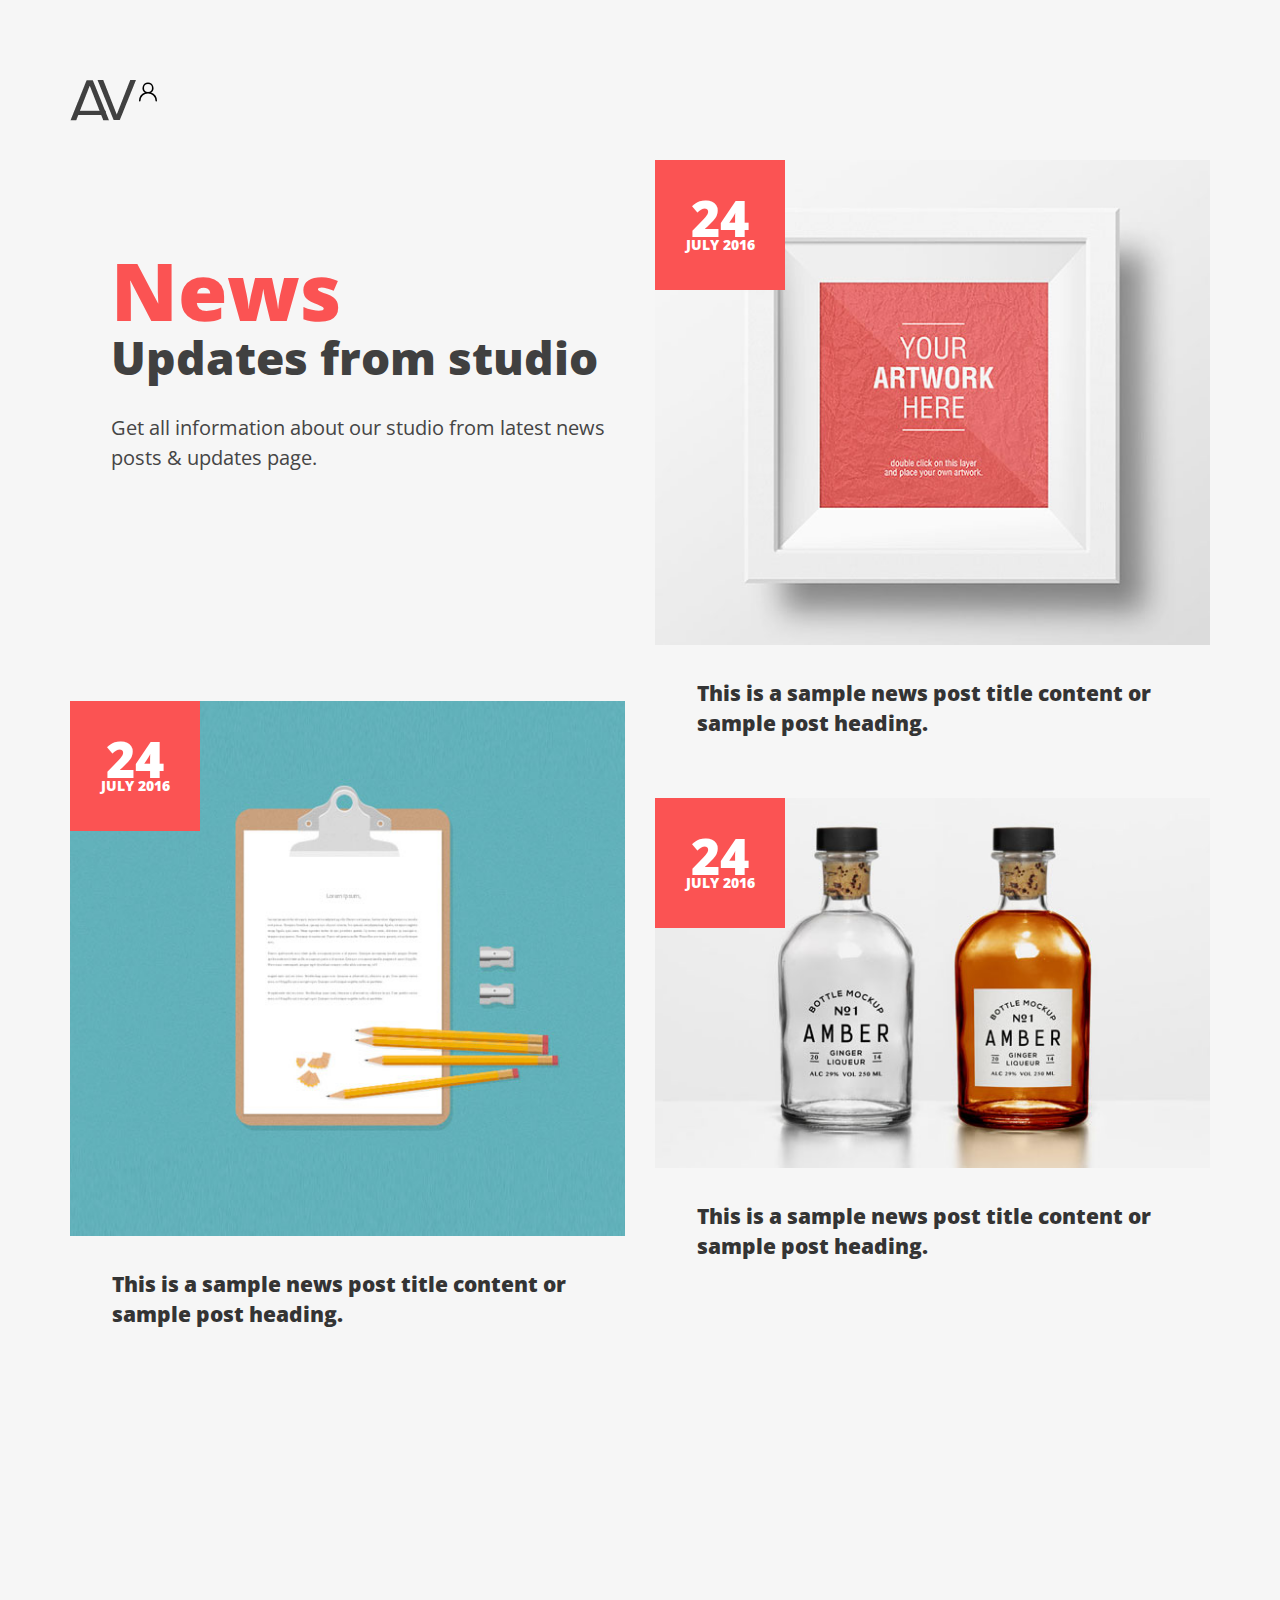
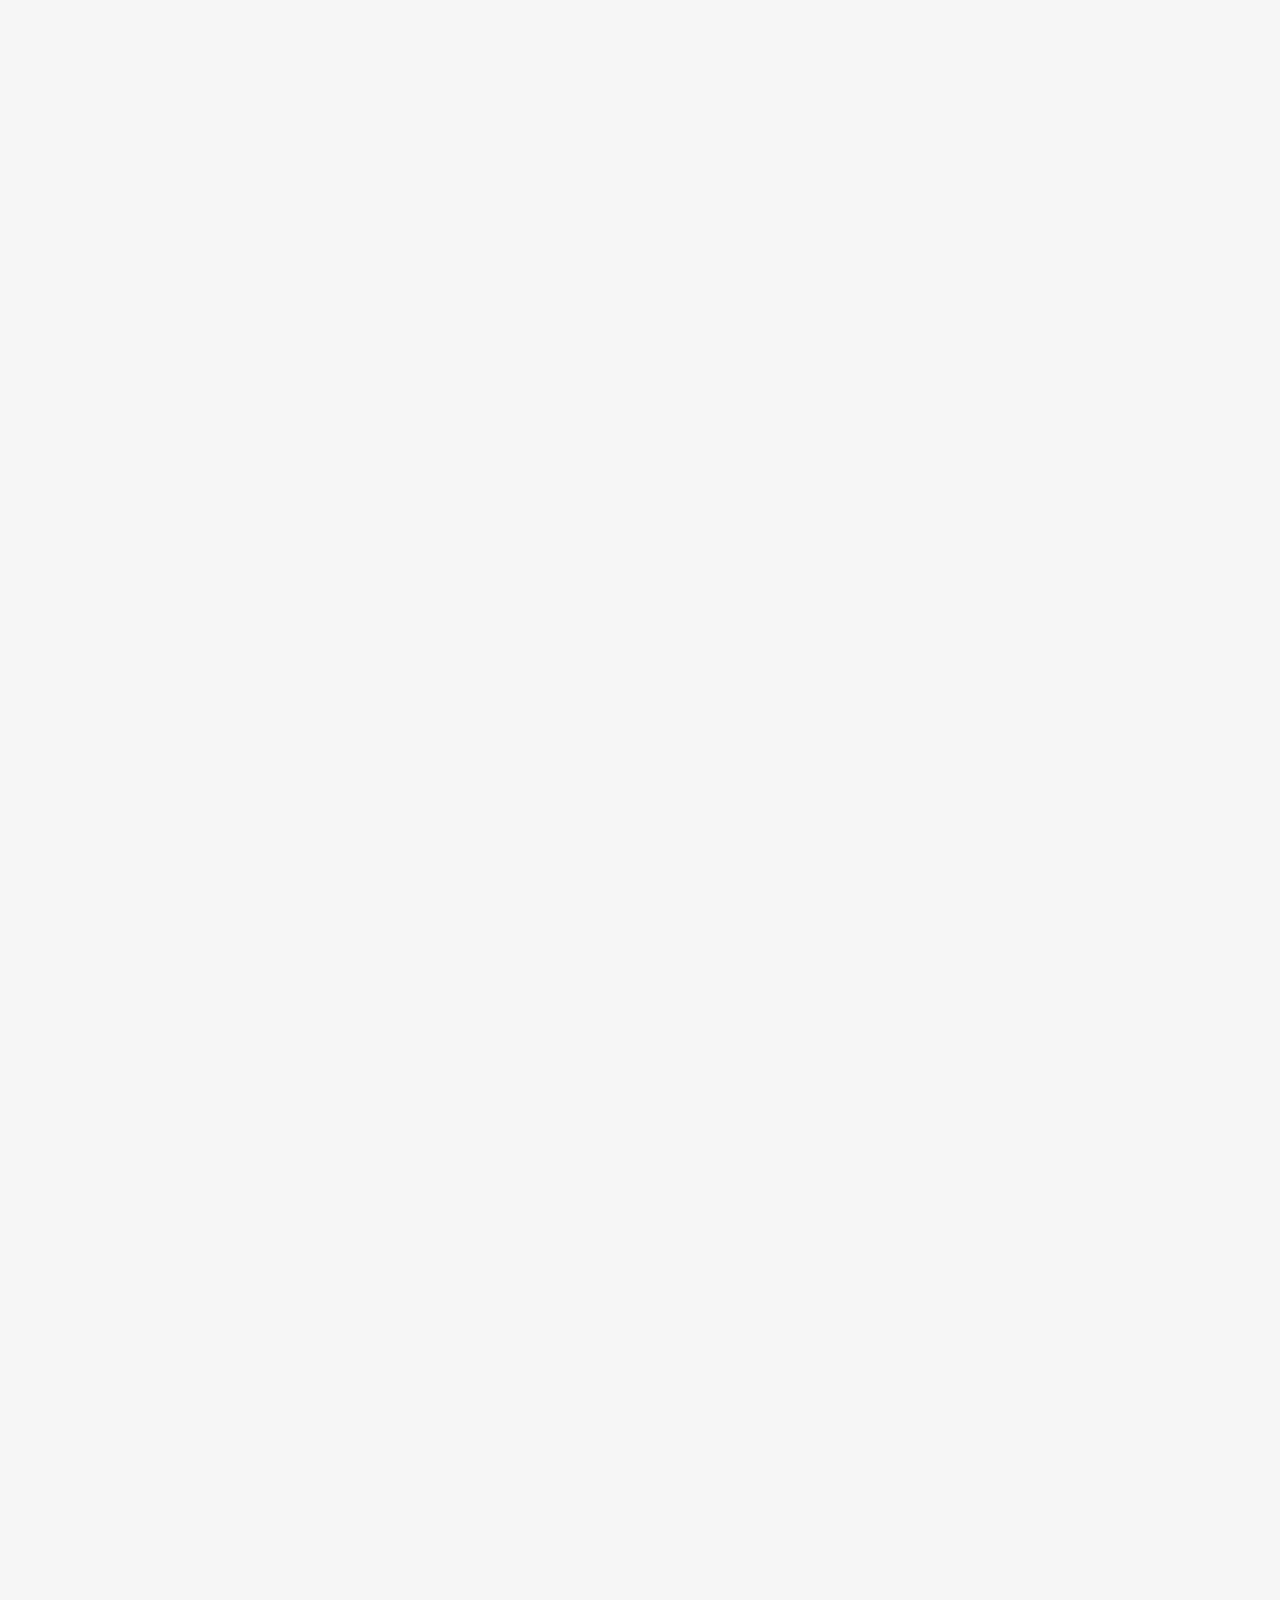
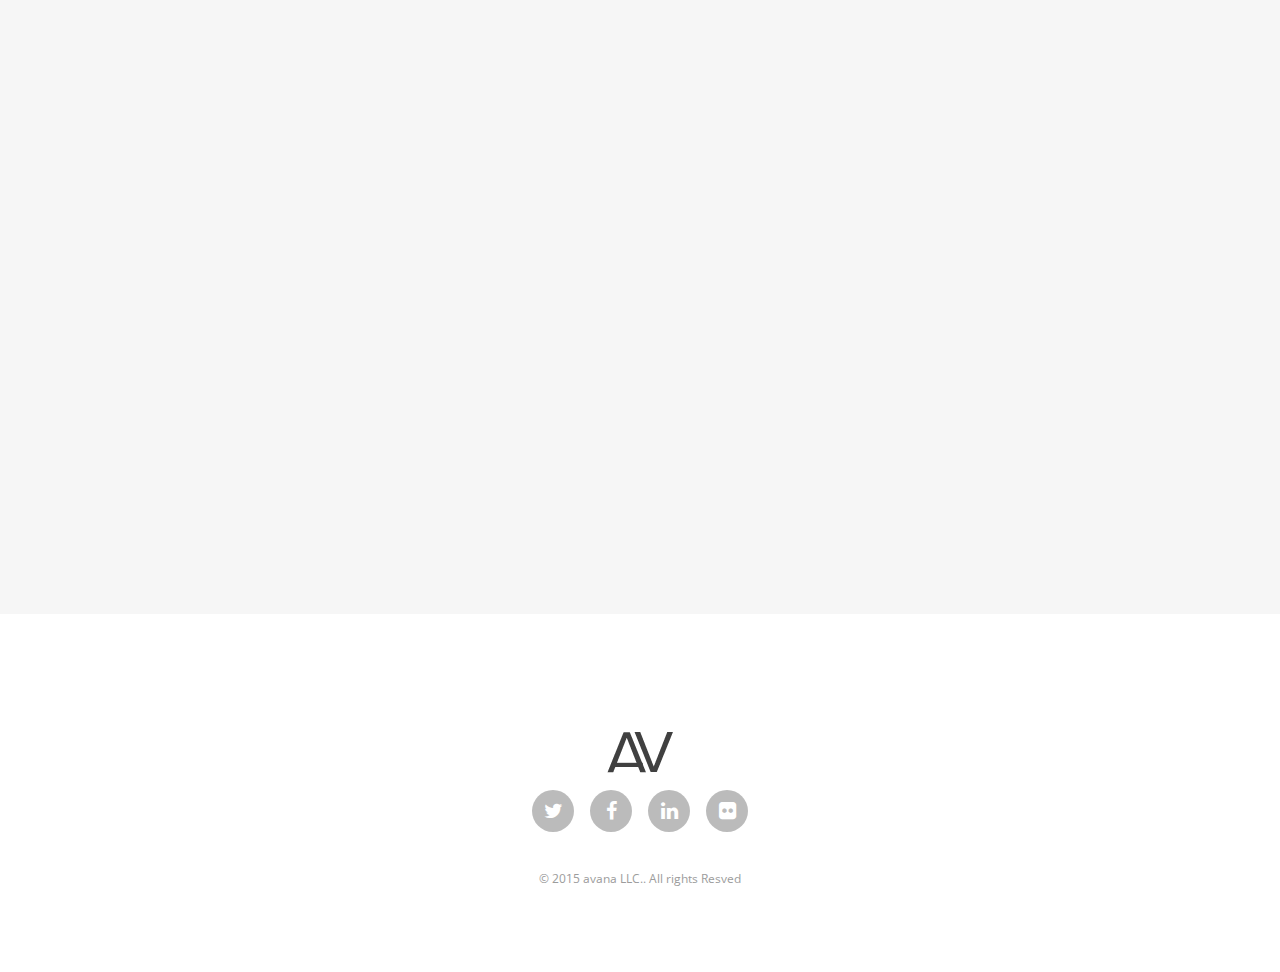
==== avana/index.html @ 06002bbe "html 1.0" ====
<!DOCTYPE HTML>

<html>

<head>

    <meta name="viewport" content="width=device-width, initial-scale=1, maximum-scale=1" />

    <meta charset="utf-8">

    <!-- Description, Keywords and Author -->

    <meta name="description" content="">

    <meta name="author" content="">



    <title>:: avana LLC | Blog ::</title>

    <link rel="shortcut icon" href="images/favicon.ico" type="image/x-icon">



    <!-- style -->

    <link href="css/style.css" rel="stylesheet" type="text/css">

    <!-- style -->

    <!-- bootstrap -->

    <link href="css/bootstrap.min.css" rel="stylesheet" type="text/css">

    <!-- responsive -->

    <link href="css/responsive.css" rel="stylesheet" type="text/css">

    <!-- font-awesome -->

    <link href="css/fonts.css" rel="stylesheet" type="text/css">

    <link href="css/font-awesome.min.css" rel="stylesheet" type="text/css">

    <!-- font-awesome -->

    <link href="css/effects/normalize.css" rel="stylesheet" type="text/css">

    <link href="css/effects/component.css" rel="stylesheet" type="text/css">

</head>



<body>



    <!-- header -->

    <header role="header">

        <div class="container">

            <!-- logo -->

            <h1>

                <a href="index.html" title="avana LLC"><img src="images/logo.png" title="avana LLC"
                        alt="avana LLC" /></a>

            </h1>

            <!-- logo -->

           

            <a href="Login.html" ><img src="images/person.svg" alt=""></a>
            

          
        </div>
       

    </header>

    <!-- header -->

    <!-- main -->

    <main role="main-inner-wrapper" class="container">



        <div class="row">



            <div class="col-xs-12 col-sm-6 col-md-6 col-lg-6 ">

                <article role="pge-title-content" class="blog-header">

                    <header>

                        <h2><span>News</span> Updates from studio</h2>

                    </header>

                    <p>Get all information about our studio from latest news posts & updates page.</p>

                </article>

                <ul class="grid-lod effect-2" id="grid">

                    <li>

                        <section class="blog-content">

                            <a href="blog-details.html">

                                <figure>

                                    <div class="post-date">

                                        <span>24</span> July 2016

                                    </div>

                                    <img src="images/blog-images/blog-2.jpg" alt="" class="img-responsive" />

                                </figure>

                            </a>

                            <article>

                                This is a sample news post title content or sample post heading.

                            </article>

                        </section>

                    </li>

                    <li>

                        <section class="blog-content">

                            <a href="blog-details.html">

                                <figure>

                                    <div class="post-date">

                                        <span>24</span> July 2016

                                    </div>

                                    <img src="images/blog-images/blog-4.jpg" alt="" class="img-responsive" />

                                </figure>

                            </a>

                            <article>

                                This is a sample news post title content or sample post heading.

                            </article>

                        </section>

                    </li>

                    <li>

                        <section class="blog-content">

                            <a href="blog-details.html">

                                <figure>

                                    <div class="post-date">

                                        <span>24</span> July 2016

                                    </div>

                                    <img src="images/blog-images/blog-2.jpg" alt="" class="img-responsive" />

                                </figure>

                            </a>

                            <article>

                                This is a sample news post title content or sample post heading.

                            </article>

                        </section>

                    </li>

                    <li>

                        <section class="blog-content">

                            <a href="blog-details.html">

                                <figure>

                                    <div class="post-date">

                                        <span>24</span> July 2016

                                    </div>

                                    <img src="images/blog-images/blog-4.jpg" alt="" class="img-responsive" />

                                </figure>

                            </a>

                            <article>

                                This is a sample news post title content or sample post heading.

                            </article>

                        </section>

                    </li>

                    <li>

                        <section class="blog-content">

                            <a href="blog-details.html">

                                <figure>

                                    <div class="post-date">

                                        <span>24</span> July 2016

                                    </div>

                                    <img src="images/blog-images/blog-2.jpg" alt="" class="img-responsive" />

                                </figure>

                            </a>

                            <article>

                                This is a sample news post title content or sample post heading.

                            </article>

                        </section>

                    </li>

                </ul>

            </div>



            <div class="col-xs-12 col-sm-6 col-md-6 col-lg-6">

                <ul class="grid-lod effect-2" id="grid">

                    <li>

                        <section class="blog-content">

                            <a href="blog-details.html">

                                <figure>

                                    <div class="post-date">

                                        <span>24</span> July 2016

                                    </div>

                                    <img src="images/blog-images/blog-1.jpg" alt="" class="img-responsive" />

                                </figure>

                            </a>

                            <article>

                                This is a sample news post title content or sample post heading.

                            </article>

                        </section>

                    </li>

                    <li>

                        <section class="blog-content">

                            <a href="blog-details.html">

                                <figure>

                                    <div class="post-date">

                                        <span>24</span> July 2016

                                    </div>

                                    <img src="images/blog-images/blog-3.jpg" alt="" class="img-responsive" />

                                </figure>

                            </a>

                            <article>

                                This is a sample news post title content or sample post heading.

                            </article>

                        </section>

                    </li>

                    <li>

                        <section class="blog-content">

                            <a href="blog-details.html">

                                <figure>

                                    <div class="post-date">

                                        <span>24</span> July 2016

                                    </div>

                                    <img src="images/blog-images/blog-5.jpg" alt="" class="img-responsive" />

                                </figure>

                            </a>

                            <article>

                                This is a sample news post title content or sample post heading.

                            </article>

                        </section>

                    </li>

                    <li>

                        <section class="blog-content">

                            <a href="blog-details.html">

                                <figure>

                                    <div class="post-date">

                                        <span>24</span> July 2016

                                    </div>

                                    <img src="images/blog-images/blog-1.jpg" alt="" class="img-responsive" />

                                </figure>

                            </a>

                            <article>

                                This is a sample news post title content or sample post heading.

                            </article>

                        </section>

                    </li>

                    <li>

                        <section class="blog-content">

                            <a href="blog-details.html">

                                <figure>

                                    <div class="post-date">

                                        <span>24</span> July 2016

                                    </div>

                                    <img src="images/blog-images/blog-3.jpg" alt="" class="img-responsive" />

                                </figure>

                            </a>

                            <article>

                                This is a sample news post title content or sample post heading.

                            </article>

                        </section>

                    </li>

                    <li>

                        <section class="blog-content">

                            <a href="blog-details.html">

                                <figure>

                                    <div class="post-date">

                                        <span>24</span> July 2016

                                    </div>

                                    <img src="images/blog-images/blog-5.jpg" alt="" class="img-responsive" />

                                </figure>

                            </a>

                            <article>

                                This is a sample news post title content or sample post heading.

                            </article>

                        </section>

                    </li>

                </ul>

            </div>













        </div>

    </main>

    <!-- main -->

    <!-- footer -->

    <footer role="footer">

        <!-- logo -->

        <h1>

            <a href="index.html" title="avana LLC"><img src="images/logo.png" title="avana LLC" alt="avana LLC" /></a>

        </h1>

        <!-- logo -->



        <ul role="social-icons">

            <li><a href="#"><i class="fa fa-twitter" aria-hidden="true"></i></a></li>

            <li><a href="#"><i class="fa fa-facebook" aria-hidden="true"></i></a></li>

            <li><a href="#"><i class="fa fa-linkedin" aria-hidden="true"></i></a></li>

            <li><a href="#"><i class="fa fa-flickr" aria-hidden="true"></i></a></li>

        </ul>

        <p class="copy-right">&copy; 2015 avana LLC.. All rights Resved</p>

    </footer>

    <!-- footer -->



    <!-- jQuery (necessary for Bootstrap's JavaScript plugins) -->

    <script src="js/jquery.min.js" type="text/javascript"></script>

    <!-- custom -->

    <script src="js/nav.js" type="text/javascript"></script>

    <script src="js/custom.js" type="text/javascript"></script>

    <!-- Include all compiled plugins (below), or include individual files as needed -->

    <script src="js/bootstrap.min.js" type="text/javascript"></script>

    <script src="js/effects/masonry.pkgd.min.js" type="text/javascript"></script>

    <script src="js/effects/imagesloaded.js" type="text/javascript"></script>

    <script src="js/effects/classie.js" type="text/javascript"></script>

    <script src="js/effects/AnimOnScroll.js" type="text/javascript"></script>

    <script src="js/effects/modernizr.custom.js"></script>

    <!-- jquery.countdown -->

    <script src="js/html5shiv.js" type="text/javascript"></script>

</body>

</html>
---- avana/css/style.css ----
/*

	Theme Name: avana LLC

	Template URI: 

	Description: 

	Author:

	Author URI: 

	License: 

	License URI:

	Version: 1.0

	

	1. Body style

	2. Header

	3. Main

	4. Footer

	5. About

	

*/

@import url(https://fonts.googleapis.com/css?family=Open+Sans:400,300,300italic,400italic,600,600italic,700,700italic,800,800italic);

html {

	-ms-text-size-adjust: 100%;

	-webkit-text-size-adjust: 100%;

}

*, *:before, *:after {

	-webkit-box-sizing: border-box;

	-moz-box-sizing: border-box;

	box-sizing: border-box;

}

input, textarea {

	-webkit-appearance: none;

	-webkit-border-radius: 0;

}

button, html input[type="button"],/* 1 */ input[type="reset"], input[type="submit"] {

	-webkit-appearance: button;

	cursor: pointer;

 *overflow:visible;

}

body, img,.commentys-form input[type="text"],.commentys-form input[type="email"],.commentys-form input[type="url"],.commentys-form textarea {

	transition: all .2s linear;

	-o-transition: all .2s linear;

	-moz-transition: all .2s linear;

	-webkit-transition: all .2s linear;

}

html, body, div, span, object, iframe, h1, h2, h3, h4, h5, h6, p, blockquote, pre, abbr, address, cite, code, del, dfn, em, img, ins, kbd, q, samp, small, strong, sub, sup, var, b, i, dl, dt, dd, ol, ul, li, fieldset, form, label, legend, table, caption, tbody, tfoot, thead, tr, th, td, article, aside, canvas, details, figcaption, figure, footer, header, hgroup, menu, nav, section, summary, time, mark, audio, video, input, main {

	-webkit-box-sizing: border-box;

	-moz-box-sizing: border-box;

	box-sizing: border-box;

	margin: 0;

	padding: 0;

	vertical-align: baseline;

	border: 0;

	outline: 0;

}

article, aside, details, figcaption, figure, footer, header, hgroup, menu, nav, section, img, main {

	display: block

}

audio, canvas, video {

	display: inline-block;

 *display:inline;

 *zoom:1

}

blockquote:before, blockquote:after, q:before, q:after {

	content: '';

	content: none;

}

.clear {

	clear: both;

	line-height: 0;

	height: 0;

}

a {

	text-decoration: none;

	outline: none;

	color: #010101;

	transition-delay: 0s;

	transition-duration: 0.6s;

	transition-property: all;

	transition-timing-function: ease;

}

a:focus, img:focus, button:focus, .btn:focus {outline: none;}

::-moz-selection {background-color:#fb5353;color:#fff;text-shadow:none;}

::selection {background-color: #fb5353;color: #fff;text-shadow: none;}

@font-face {font-family: 'Open Sans', sans-serif;}

/*===== Header ===*/

header[role="header"]{ padding-top:80px; padding-bottom:39px}

header[role="header"] h1{ padding:0; margin:0}

header[role="header"] h1 > a{ max-width:66px; display:block; float:left}

header[role="header"] nav{ padding-top:10px;transition-delay: 0s;

transition-duration: 0.6s;transition-property: all;transition-timing-function: ease;}

header[role="header"] nav ul{ display:none; position: fixed; z-index:60; text-align:center; width:100%; height:100%; top:0; left:0; right:0; background-color:rgba(255,255,255,0.8); padding:0; margin:0; padding-top:199px;}

header[role="header"] nav ul > li{ font-weight:800; font-size:42px; display:block}

header[role="header"] nav ul > li > a{ display:block; line-height:72px; color:#404040}

header[role="header"] nav ul > li:hover a,header[role="header"] nav ul > li.nav-active a{ text-decoration:none; color:#fb5353}

header[role="header"] nav #menu-button {width: 31px;font-size: 0;float: right;height: 19px;position: relative; z-index:70;

-webkit-transform: rotate(0deg);-moz-transform: rotate(0deg);-o-transform: rotate(0deg);transform: rotate(0deg);-webkit-transition: .5s ease-in-out;-moz-transition: .5s ease-in-out;-o-transition: .5s ease-in-out;transition: .5s ease-in-out;cursor: pointer;}

header[role="header"] nav #menu-button span {display: block;position: absolute;z-index: 60;height: 3px;

width: 100%;background: #111111;opacity: 1;left: 0;

-webkit-transform: rotate(0deg);-moz-transform: rotate(0deg);-o-transform: rotate(0deg);

transform: rotate(0deg);-webkit-transition: .25s ease-in-out;-moz-transition: .25s ease-in-out;-o-transition: .25s ease-in-out;transition: .25s ease-in-out;}

header[role="header"] nav #menu-button span {background: #010101;}

header[role="header"] nav #menu-button span:nth-child(1) {top:0px;}

header[role="header"] nav #menu-button span:nth-child(2) {top:7px;}

header[role="header"] nav #menu-button span:nth-child(3) {top:14px;}

header[role="header"] nav #menu-button.open span:nth-child(1) {top: 10px;

-webkit-transform: rotate(135deg);-moz-transform: rotate(135deg);-o-transform: rotate(135deg);transform: rotate(135deg);}

header[role="header"] nav #menu-button.open span:nth-child(2) {opacity: 0;left: -60px;}

header[role="header"] nav #menu-button.open span:nth-child(3) {top: 10px;

-webkit-transform: rotate(-135deg);-moz-transform: rotate(-135deg);-o-transform: rotate(-135deg);transform: rotate(-135deg);}

/*===== main ===*/

main[role="main-home-wrapper"],main[role="main-inner-wrapper"] { padding-bottom:90px}

main[role="main-home-wrapper"] article[role="pge-title-content"],main[role="main-inner-wrapper"] article[role="pge-title-content"]{ padding-left:41px}

main[role="main-home-wrapper"] article[role="pge-title-content"] header,main[role="main-inner-wrapper"] article[role="pge-title-content"] header{ padding-bottom:19px; padding-top:83px}

main[role="main-home-wrapper"] article[role="pge-title-content"] header h2,main[role="main-inner-wrapper"] article[role="pge-title-content"] header h2{ font-size:46px; line-height:53px; color:#404040; font-weight:800}

main[role="main-home-wrapper"] article[role="pge-title-content"] header h2 span,main[role="main-inner-wrapper"] article[role="pge-title-content"] header h2 span{ display:block; font-size:80px; color:#fb5353; padding-bottom:15px}

main[role="main-home-wrapper"] article[role="pge-title-content"] p,main[role="main-inner-wrapper"] article[role="pge-title-content"] p{ font-size:20px; line-height:30px; color:#454545}

/*===== footer ===*/

footer[role="footer"]{ background-color:#FFF; padding-top:100px; padding-bottom:77px}

footer[role="footer"] > h1 a{ margin:0 auto; display:block; max-width:66px;}

footer[role="footer"] nav{ padding-top:37px; padding-bottom:43px}

footer[role="footer"] nav > ul{ text-align:center; padding:0; margin:0}

footer[role="footer"] nav > ul > li{ display: inline-block; text-transform:uppercase; font-size:15px; margin:0 13px}

footer[role="footer"] nav > ul > li > a{ color:#9d9d9d}

footer[role="footer"] nav > ul > li:hover a{ text-decoration:none; color:#fb5353}

footer[role="footer"] ul[role="social-icons"]{ padding:0; margin:0; text-align:center; padding-bottom:40px;}

footer[role="footer"] ul[role="social-icons"] > li{ display: inline-block; margin:0 6.5px}

footer[role="footer"] ul[role="social-icons"] > li > a{ display:block; width:42px; height:42px; background-color:#bbbbbb; color:#FFF; line-height:42px; font-size:20px; border-radius:100%; text-align:center}

footer[role="footer"] ul[role="social-icons"] > li:hover a{ background-color:#fb5353}

footer[role="footer"] .copy-right{ text-align:center; display:block; font-size:12px; line-height:13px; color:#9c9c9c}

/*===== About ===*/

main[role="main-inner-wrapper"] .about-content{ background-color:#fb5353; padding-top:57px; padding-left:70px; padding-right:67px; padding-bottom:58px}

main[role="main-inner-wrapper"] .about-content p{ font-size:17px; line-height:30px; color:#FFF; padding-bottom:20px}

main[role="main-inner-wrapper"] .thumbnails-pan{ padding-top:30px}

main[role="main-inner-wrapper"] .thumbnails-pan section figure{ background-color:#FFF; position:relative; overflow:hidden; cursor:pointer}

main[role="main-inner-wrapper"] .thumbnails-pan section figure,main[role="main-inner-wrapper"] .thumbnails-pan section figure, img,main[role="main-inner-wrapper"] .thumbnails-pan section figure figcaption,section.blog-content figure,section.blog-content figure img,section.blog-content  article{transition-delay: 0s;transition-duration: 0.6s;transition-property: all;transition-timing-function: ease;}

main[role="main-inner-wrapper"] .thumbnails-pan section figure figcaption{ position:absolute; bottom:-50%; left:0; right:0; background-color:#fb5353; margin:0 69px; text-align:center; color:#FFF; padding-top:16px; padding-bottom:27px}

main[role="main-inner-wrapper"] .thumbnails-pan section figure figcaption h3{ font-size:21px; line-height:22px; font-weight:300}

main[role="main-inner-wrapper"] .thumbnails-pan section figure figcaption h5{ text-transform:uppercase; font-size:13px; line-height:14px; font-weight:bold}

main[role="main-inner-wrapper"] .thumbnails-pan section figure:hover,section.blog-content:hover article{ background-color:#fb5353; color:#FFF}

main[role="main-inner-wrapper"] .thumbnails-pan section figure:hover img,section.blog-content:hover figure img{-webkit-transform: scale3d(1.08,1.08,2);transform: scale3d(1.08,1.08,2); opacity:0.5}

main[role="main-inner-wrapper"] .thumbnails-pan section figure:hover figcaption{ bottom:0;}

/*===== Blog ===*/

article[role="pge-title-content"].blog-header{ padding-bottom:218px}

section.blog-content{ margin-bottom:29px}

section.blog-content figure{ overflow:hidden; position:relative;background-color: rgba(255,255,255,0.4); cursor:pointer}

section.blog-content figure .post-date{ text-align:center; color:#FFF; font-weight:800; font-size:14px; line-height:18px; text-transform:uppercase; display:block; background-color:#fb5353; width:130px; height:130px; position:absolute; left:0; top:0; padding-top:41px; z-index:50}

section.blog-content figure .post-date span{ font-size:50px; line-height:35px; display:block}

section.blog-content  article{ font-size:21px; line-height:30px; color:#FFF;  font-weight:800; color:#343434; padding-left:42px; padding-top:33px; padding-bottom:31px;}

section.blog-content:hover figure img{ opacity:0.5}

/*===== Contact ===*/

article[role="pge-title-content"].contact-header{ padding-bottom:218px}

article[role="pge-title-content"].contact-header p a{ color:#343434; padding-right:34px}

article[role="pge-title-content"].contact-header p a:hover{color:#fb5353; text-decoration:none}

.demo-wrapper {width: 100%;margin: 0 auto;height:499px;}

#surabaya {width: 100%;height: 100%;}

.error_message{ color:#e84d49}

#success_page h3,#success_page p{color:#60ca6f }

.contat-from-wrapper{ padding:0 69px; margin-top:108px}

.contat-from-wrapper input[type="text"],.contat-from-wrapper input[type="email"],.contat-from-wrapper textarea{ width:100%; display:block; outline:none; border-bottom:1px solid #bbbbbb; background-color:inherit; color:#404040; font-size:21px; line-height:23px; padding-bottom:24px}

.contat-from-wrapper input[type="text"]:focus,.contat-from-wrapper input[type="email"]:focus,.contat-from-wrapper textarea:focus{ border-bottom-color:#9f9e9e}

.contat-from-wrapper form ::-webkit-input-placeholder { color:#404040; }

.contat-from-wrapper form ::-moz-placeholder { color:#404040; } /* firefox 19+ */

.contat-from-wrapper form :-ms-input-placeholder { color:#404040; } /* ie */

.contat-from-wrapper form input:-moz-placeholder { color:#404040; }

.contat-from-wrapper textarea{ border-bottom:1px solid #bbbbbb; border-left:none; border-right:none; border-top:none; height:77px; margin-top:56px}

.contat-from-wrapper input[type="submit"]{ display:block; border:none; outline:none; width:200px; line-height:60px; text-transform:uppercase; font-size:21px; color:#FFF; font-weight:800; letter-spacing:2px; background-color:#e84d49; margin:41px auto; margin-bottom:0}

.contat-from-wrapper input[type="submit"]:hover{background-color:#f8524e}

/*== Work Details ==*/

.work-details,.blog-details{ padding:0 69px; margin-top:73px}

.work-details header h2{ color:#343434; font-size:36px; font-weight:800}

.work-details header a{ display:inline-block; color:#fb5353; font-size:18px;font-weight:800;padding-top:3px}

.work-details header a i{ color:#0d0d0d; padding-left:10px}

.work-details header a:hover{ color:#0d0d0d; text-decoration:none}

.work-details header a:hover i{ color:#fb5353}

.work-details p{ font-size:16px; color:#666666; line-height:30px; margin-bottom:20px; font-weight:300}

.work-details p strong{ font-weight:800}

.work-images{ margin-top:46px}

.work-images li{ margin-bottom:50px}

/*== Blog Details ==*/

.bog-header { padding-bottom:62px}

.bog-header h3,.comments-pan h3,.commentys-form h4{ color:#404040;font-weight:800; padding-bottom:24px; display:block}

.bog-header h3 span{ color:#fb5353}

.bog-header h2{ font-size:36px; font-weight:normal}

.blog-details .enter-content{ margin-top:62px}

.blog-details .enter-content p{ font-size:16px; line-height:30px; font-weight:300; margin-bottom:23px}

.comments-pan{border-top:2px solid #dedede; padding-top:15px}

.comments-pan h3{border-bottom:2px solid #dedede; padding-bottom:34px; margin-bottom:52px}

.comments-reply,.reply-pan{ padding:0; margin:0; list-style:none}

.comments-reply li{ display:block; border-bottom:2px solid #dedede; overflow:hidden; padding-bottom:51px; margin-bottom:39px}

.comments-reply li figure{ float:left; width:70px; background-color:#000}

.comments-reply li section{ float:left; padding-left:30px; font-size:16px; line-height:30px; font-weight:300; color:#343434;width: 92%;}

.comments-reply li section .date-pan{ font-size:14px; line-height:18px; padding-bottom:25px}

.comments-reply li section h4{font-weight:800; color:#404040; font-size:21px; margin-bottom:6px; margin-top:0}

.comments-reply li section h4 a{ font-size:16px; color:#fb5353;font-weight:400; display:inline-block; padding-left:20px}

.reply-pan{ clear:both; display:block; margin-left:100px;padding-top:39px }

.reply-pan li{ border-bottom:none;border-top:2px solid #dedede; padding-bottom:0; margin-bottom:0;padding-top:38px;}

.commentys-form h4{ font-size:24px}

.commentys-form form{ margin-top:30px}

.commentys-form input[type="text"],.commentys-form input[type="email"],.commentys-form input[type="url"],.commentys-form textarea{ font-size:21px; line-height:22px; color:#404040; padding-bottom:26px; border-bottom:2px solid #bbbbbb; width:100%; display:block; border-left:none; border-right:none; border-top:none; background-color:transparent; outline:none}

.commentys-form textarea{ margin-top:57px}

.commentys-form input[type="text"]:focus,.commentys-form input[type="email"]:focus,.commentys-form input[type="url"]:focus,.commentys-form textarea:focus{ border-bottom-color:#000}

.commentys-form input[type="button"]{ padding:0 36px; text-transform:uppercase; display:inline-block; font-size:21px; line-height:60px; color:#FFF; font-weight: bold; text-align:center; border:none; outline:none; background-color:#fb5353; margin-top:50px}

.commentys-form input[type="button"]:hover{ background-color:#ff5c5c}
---- avana/css/responsive.css ----
/* md */
@media (min-width: 992px) and (max-width: 1199px) {
	.comments-reply li section{ width:88%}
}
/* sm */
@media (min-width: 768px) and (max-width: 991px) {
	header[role="header"]{ padding:8% 0;}
	header[role="header"] nav ul{ padding-top:10%}
	main[role="main-home-wrapper"] article[role="pge-title-content"],main[role="main-inner-wrapper"] article[role="pge-title-content"]{ padding-left:0}
	main[role="main-home-wrapper"] article[role="pge-title-content"] header,main[role="main-inner-wrapper"] article[role="pge-title-content"] header{ padding-top:0}
	main[role="main-home-wrapper"] article[role="pge-title-content"] header h2,main[role="main-inner-wrapper"] article[role="pge-title-content"] header h2{ font-size:34px}
	main[role="main-home-wrapper"] article p br{ display:none}
	footer[role="footer"]{ padding:30px 0}
	footer[role="footer"] nav{ padding:15px 0}
	main[role="main-inner-wrapper"] .about-content{ padding:5%}
	main[role="main-inner-wrapper"] .thumbnails-pan section figure figcaption{ margin:0 10%}
	section.blog-content figure .post-date{ padding-top:20px; height:100px; width:100px}
	article.contact-header[role="pge-title-content"] p a{padding-right:10px}
	.contat-from-wrapper{ margin-top:10px; padding:0 15px}
	.grid-lod li{ width:100% !important; position:static !important; display:inline-block}
	.grid-lod li img{ width:100%}
	.work-details,.blog-details{ padding:0; margin-top:0}
	.comments-reply li section{ width:88%}
}
/* xs */
@media (max-width: 767px) {
	header[role="header"]{ padding:8% 0;}
	header[role="header"] nav ul{ padding-top:10%}
	header[role="header"] nav ul > li{ font-size:30px}
	header[role="header"] nav ul > li > a{ line-height:55px}
	main[role="main-home-wrapper"] article[role="pge-title-content"],main[role="main-inner-wrapper"] article[role="pge-title-content"]{ padding-left:0}
	main[role="main-home-wrapper"] article[role="pge-title-content"] header,main[role="main-inner-wrapper"] article[role="pge-title-content"] header{ padding-top:10px}
	main[role="main-home-wrapper"] article[role="pge-title-content"] header h2,main[role="main-inner-wrapper"] article[role="pge-title-content"] header h2{ font-size:47px}
	main[role="main-home-wrapper"] article[role="pge-title-content"] header h2 span, main[role="main-inner-wrapper"] article[role="pge-title-content"] header h2 span{ font-size:60px;}
	main[role="main-home-wrapper"] article{ padding-bottom:30px}
	main[role="main-home-wrapper"] article p br{ display:none}
	footer[role="footer"]{ padding:40px 0}
	footer[role="footer"] nav{ padding:15px 0}
	main[role="main-inner-wrapper"] .about-content{ padding:5%}
	main[role="main-inner-wrapper"] .thumbnails-pan section figure{ margin-bottom:20px}
	article[role="pge-title-content"].blog-header,article[role="pge-title-content"].contact-header{ padding-bottom:30px}
	section.blog-content figure .post-date{ padding-top:20px; height:100px; width:100px}
	section.blog-content article{ padding:2% 5%; font-size:18px; line-height:24px;font-family: 'proxima_nova_cn_rgregular';}
	article.contact-header[role="pge-title-content"] p a{ font-size:18px; padding-right:10px}
	.contat-from-wrapper{ margin-top:10px; padding:0 15px}
	.contat-from-wrapper input[type="text"], .contat-from-wrapper input[type="email"]{ margin-bottom:20px}
	.contat-from-wrapper textarea{ margin-top:0}
	.work-details,.blog-details{ padding:0; margin-top:0}
	.work-images{ margin-top:0}
	.work-images li{ margin-bottom:0; width:100%}
	.work-images li figcaption h2{ font-size:18px;}
	.grid-lod li{ width:100% !important; position:static !important}
	.bog-header h3, .comments-pan h3, .commentys-form h4{ padding-bottom:0}
	.bog-header h2{ font-size:18px; line-height:26px}
	.bog-header{ padding-bottom:20px}
	.blog-details .enter-content{ margin-top:10px}
	.blog-details .enter-content p,.comments-reply li section{ font-size:14px; line-height:26px}
	.comments-pan h3{ padding-bottom:20px; margin-top:0}
	.comments-reply li section{ float:none; width:auto; padding-left:0}
	.comments-reply li figure{ margin-right:20px}
	.reply-pan{ margin-left:20px}
	.commentys-form input[type="text"], .commentys-form input[type="email"], .commentys-form input[type="url"], .commentys-form textarea{ margin-bottom:20px}
	.commentys-form textarea{ margin-top:0; margin-bottom:0}
	
}
---- avana/css/effects/component.css ----
.grid-lod {
	/*max-width: 69em;
	list-style: none;
	margin: 30px auto;
	padding: 0;*/
}

.grid-lod li {
	display: block;
/*	float: left;
	padding: 7px;
	width: 33%;*/
	opacity: 0;
}

.grid-lod li.shown,
.no-js .grid-lod li,
.no-cssanimations .grid-lod li {
	opacity: 1;
}

.grid-lod li a,
.grid-lod li img {
	outline: none;
	border: none;
	display: block;
	max-width: 100%;
}

/* Effect 1: opacity */
.grid-lod.effect-1 li.animate {
	-webkit-animation: fadeIn 0.65s ease forwards;
	animation: fadeIn 0.65s ease forwards;
}

@-webkit-keyframes fadeIn {
	0% { }
	100% { opacity: 1; }
}

@keyframes fadeIn {
	0% { }
	100% { opacity: 1; }
}

/* Effect 2: Move Up */
.grid-lod.effect-2 li.animate {
	-webkit-transform: translateY(200px);
	transform: translateY(200px);
	-webkit-animation: moveUp 0.65s ease forwards;
	animation: moveUp 0.65s ease forwards;
}

@-webkit-keyframes moveUp {
	0% { }
	100% { -webkit-transform: translateY(0); opacity: 1; }
}

@keyframes moveUp {
	0% { }
	100% { -webkit-transform: translateY(0); transform: translateY(0); opacity: 1; }
}

/* Effect 3: Scale up */
.grid-lod.effect-3 li.animate {
	-webkit-transform: scale(0.6);
	transform: scale(0.6);
	-webkit-animation: scaleUp 0.65s ease-in-out forwards;
	animation: scaleUp 0.65s ease-in-out forwards;
}

@-webkit-keyframes scaleUp {
	0% { }
	100% { -webkit-transform: scale(1); opacity: 1; }
}

@keyframes scaleUp {
	0% { }
	100% { -webkit-transform: scale(1); transform: scale(1); opacity: 1; }
}

/* Effect 4: fall perspective */
.grid-lod.effect-4 {
	-webkit-perspective: 1300px;
	perspective: 1300px;
}

.grid-lod.effect-4 li.animate {
	-webkit-transform-style: preserve-3d;
	transform-style: preserve-3d;
	-webkit-transform: translateZ(400px) translateY(300px) rotateX(-90deg);
	transform: translateZ(400px) translateY(300px) rotateX(-90deg);
	-webkit-animation: fallPerspective .8s ease-in-out forwards;
	animation: fallPerspective .8s ease-in-out forwards;
}

@-webkit-keyframes fallPerspective {
	0% { }
	100% { -webkit-transform: translateZ(0px) translateY(0px) rotateX(0deg); opacity: 1; }
}

@keyframes fallPerspective {
	0% { }
	100% { -webkit-transform: translateZ(0px) translateY(0px) rotateX(0deg); transform: translateZ(0px) translateY(0px) rotateX(0deg); opacity: 1; }
}

/* Effect 5: fly (based on http://lab.hakim.se/scroll-effects/ by @hakimel) */
.grid-lod.effect-5 {
	-webkit-perspective: 1300px;
	perspective: 1300px;
}

.grid-lod.effect-5 li.animate {
	-webkit-transform-style: preserve-3d;
	transform-style: preserve-3d;
	-webkit-transform-origin: 50% 50% -300px;
	transform-origin: 50% 50% -300px;
	-webkit-transform: rotateX(-180deg);
	transform: rotateX(-180deg);
	-webkit-animation: fly .8s ease-in-out forwards;
	animation: fly .8s ease-in-out forwards;
}

@-webkit-keyframes fly {
	0% { }
	100% { -webkit-transform: rotateX(0deg); opacity: 1; }
}

@keyframes fly {
	0% { }
	100% { -webkit-transform: rotateX(0deg); transform: rotateX(0deg); opacity: 1; }
}

/* Effect 6: flip (based on http://lab.hakim.se/scroll-effects/ by @hakimel) */
.grid-lod.effect-6 {
	-webkit-perspective: 1300px;
	perspective: 1300px;
}

.grid-lod.effect-6 li.animate {
	-webkit-transform-style: preserve-3d;
	transform-style: preserve-3d;
	-webkit-transform-origin: 0% 0%;
	transform-origin: 0% 0%;
	-webkit-transform: rotateX(-80deg);
	transform: rotateX(-80deg);
	-webkit-animation: flip .8s ease-in-out forwards;
	animation: flip .8s ease-in-out forwards;
}

@-webkit-keyframes flip {
	0% { }
	100% { -webkit-transform: rotateX(0deg); opacity: 1; }
}

@keyframes flip {
	0% { }
	100% { -webkit-transform: rotateX(0deg); transform: rotateX(0deg); opacity: 1; }
}

/* Effect 7: helix (based on http://lab.hakim.se/scroll-effects/ by @hakimel) */
.grid-lod.effect-7 {
	-webkit-perspective: 1300px;
	perspective: 1300px;
}

.grid-lod.effect-7 li.animate {
	-webkit-transform-style: preserve-3d;
	transform-style: preserve-3d;
	-webkit-transform: rotateY(-180deg);
	transform: rotateY(-180deg);
	-webkit-animation: helix .8s ease-in-out forwards;
	animation: helix .8s ease-in-out forwards;
}

@-webkit-keyframes helix {
	0% { }
	100% { -webkit-transform: rotateY(0deg); opacity: 1; }
}

@keyframes helix {
	0% { }
	100% { -webkit-transform: rotateY(0deg); transform: rotateY(0deg); opacity: 1; }
}

/* Effect 8:  */
.grid-lod.effect-8 {
	-webkit-perspective: 1300px;
	perspective: 1300px;
}

.grid-lod.effect-8 li.animate {
	-webkit-transform-style: preserve-3d;
	transform-style: preserve-3d;
	-webkit-transform: scale(0.4);
	transform: scale(0.4);
	-webkit-animation: popUp .8s ease-in forwards;
	animation: popUp .8s ease-in forwards;
}

@-webkit-keyframes popUp {
	0% { }
	70% { -webkit-transform: scale(1.1); opacity: .8; -webkit-animation-timing-function: ease-out; }
	100% { -webkit-transform: scale(1); opacity: 1; }
}

@keyframes popUp {
	0% { }
	70% { -webkit-transform: scale(1.1); transform: scale(1.1); opacity: .8; -webkit-animation-timing-function: ease-out; animation-timing-function: ease-out; }
	100% { -webkit-transform: scale(1); transform: scale(1); opacity: 1; }
}

@media screen and (max-width: 900px) {
	.grid-lod li {
		width: 50%;
	}
}

@media screen and (max-width: 400px) {
	.grid-lod li {
		width: 100%;
	}
}
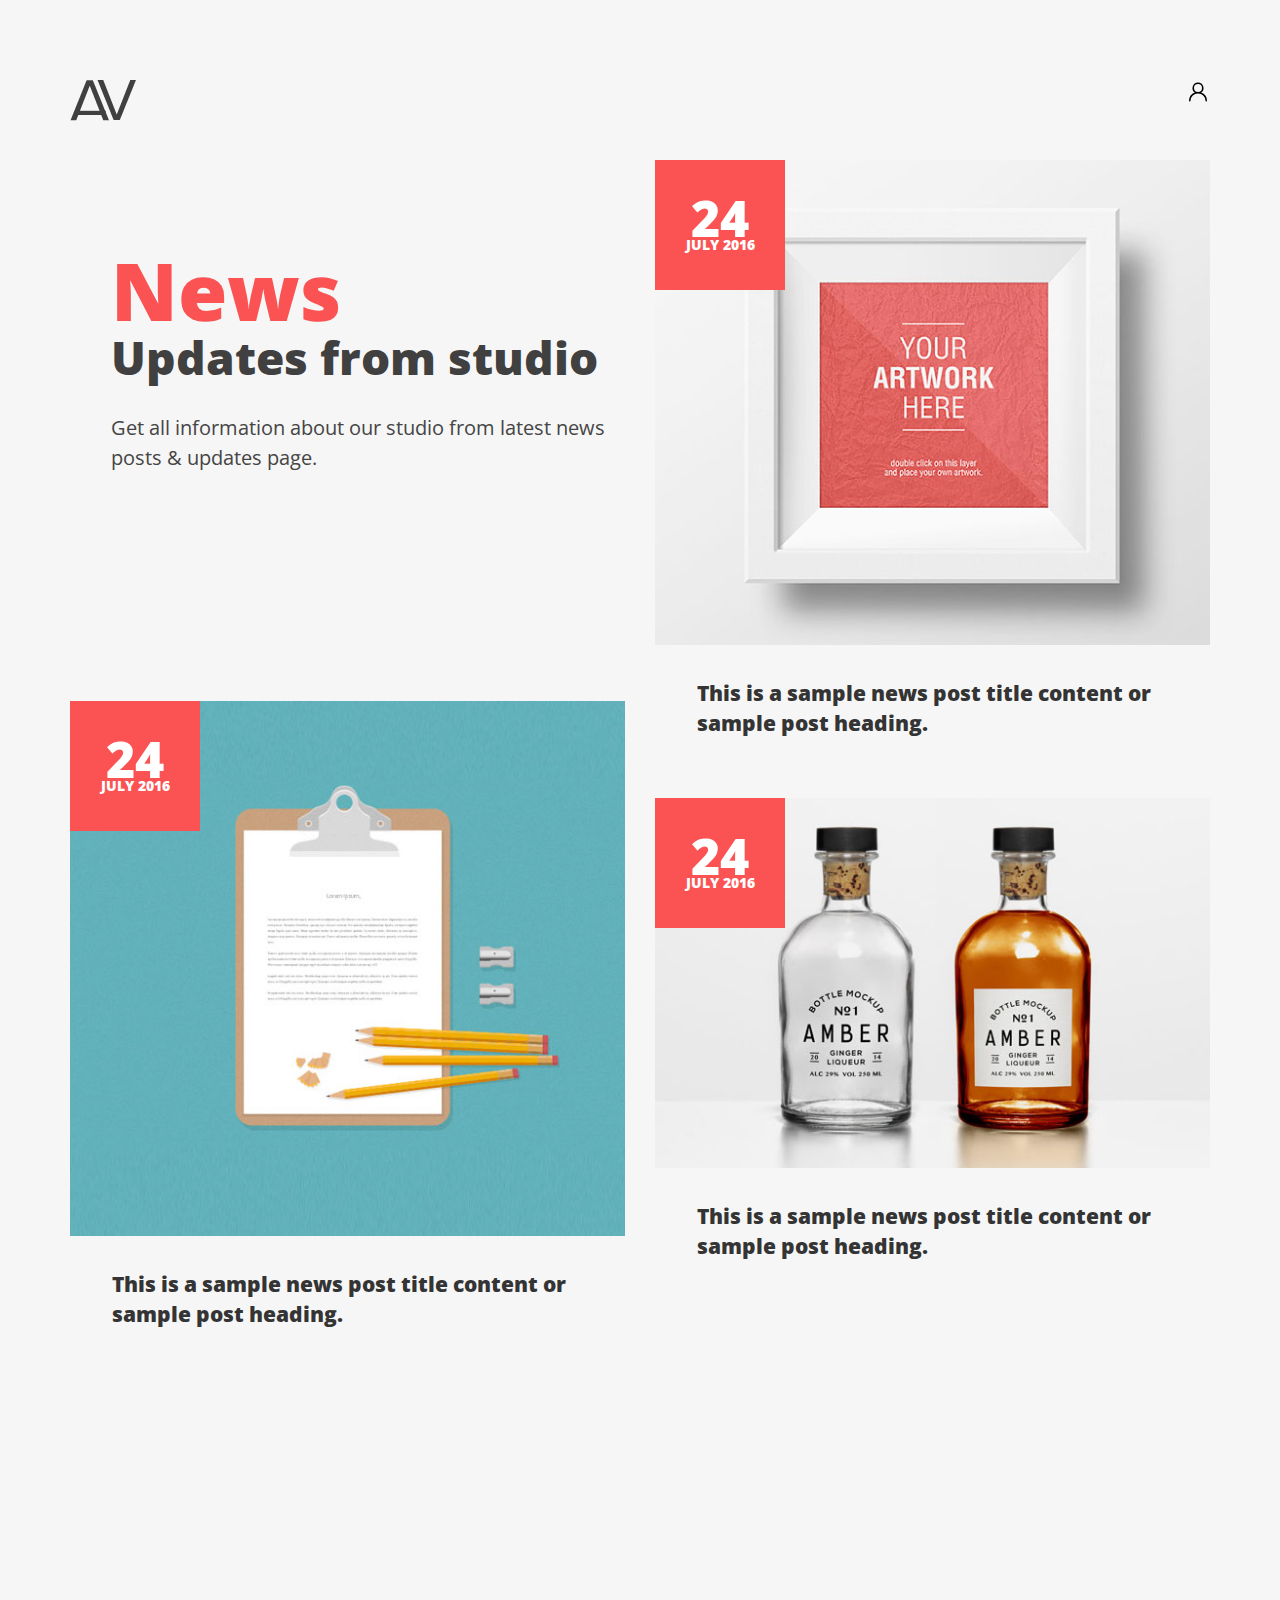
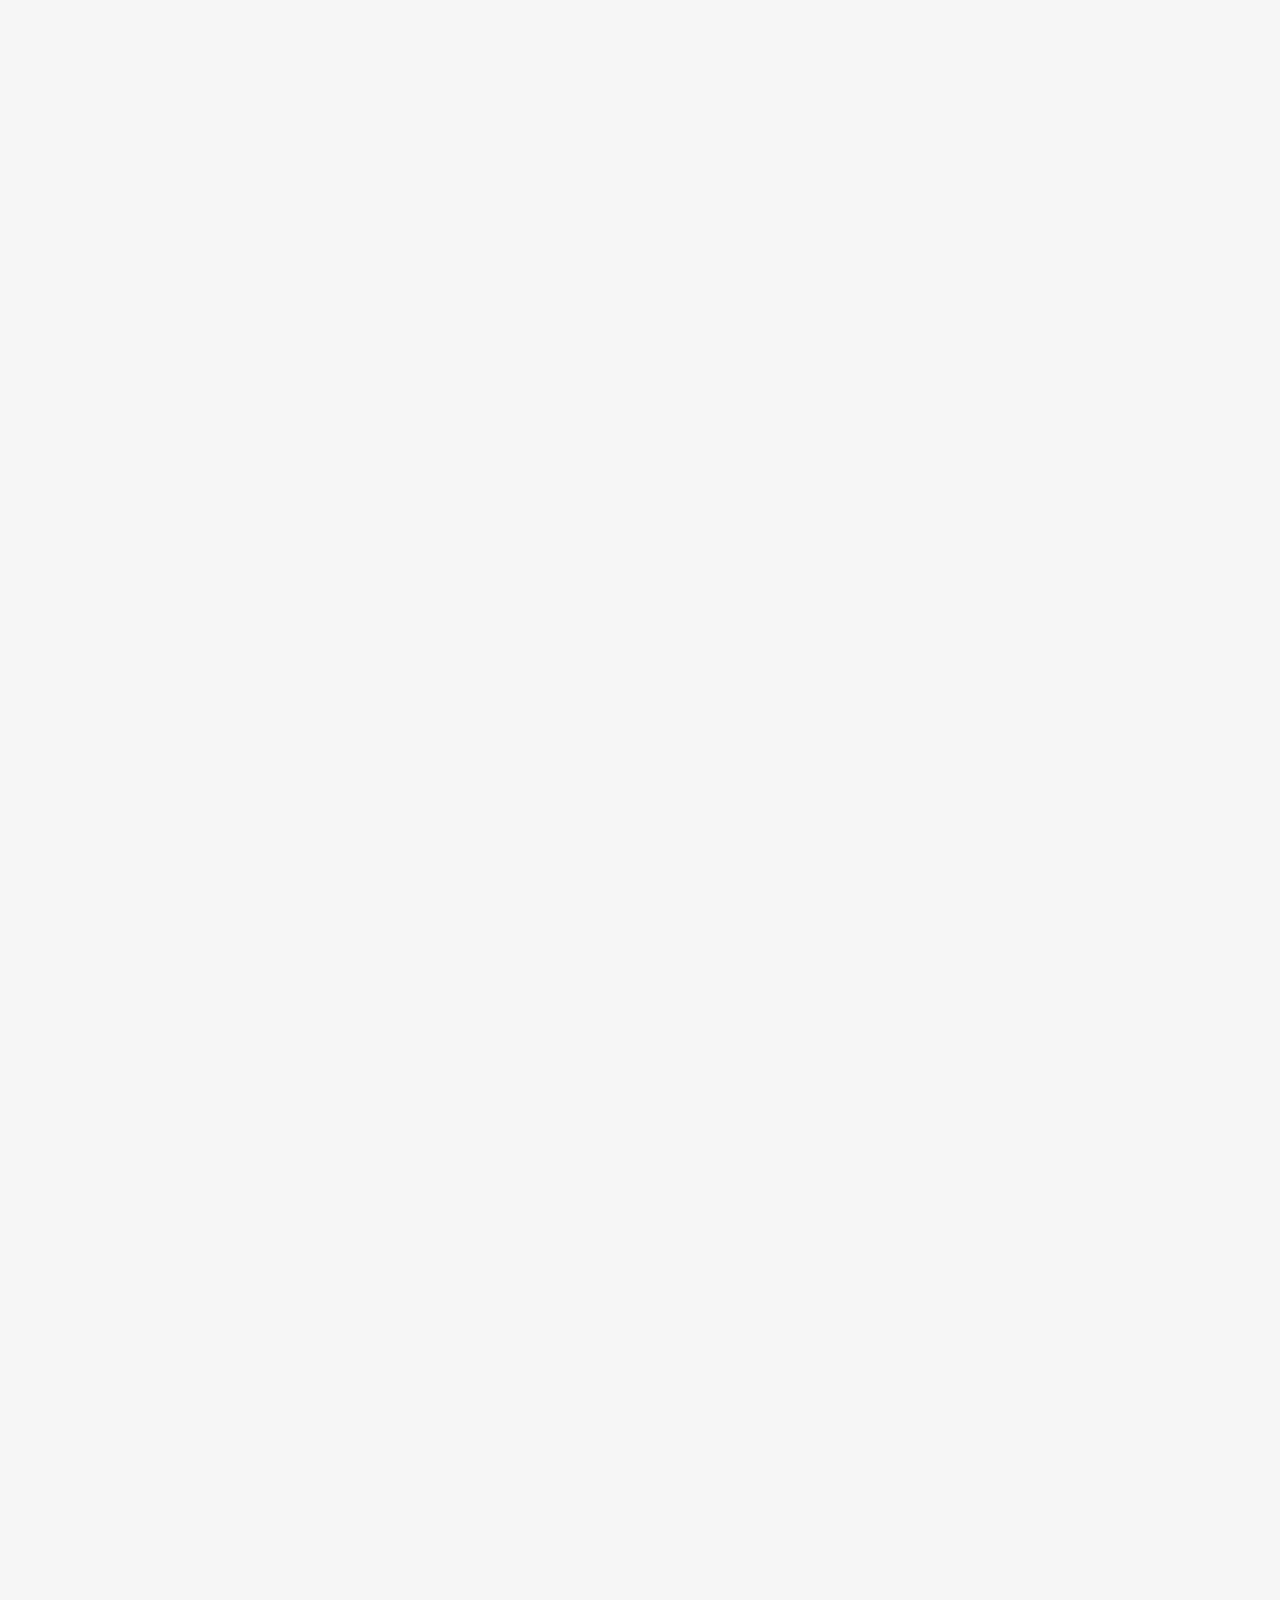
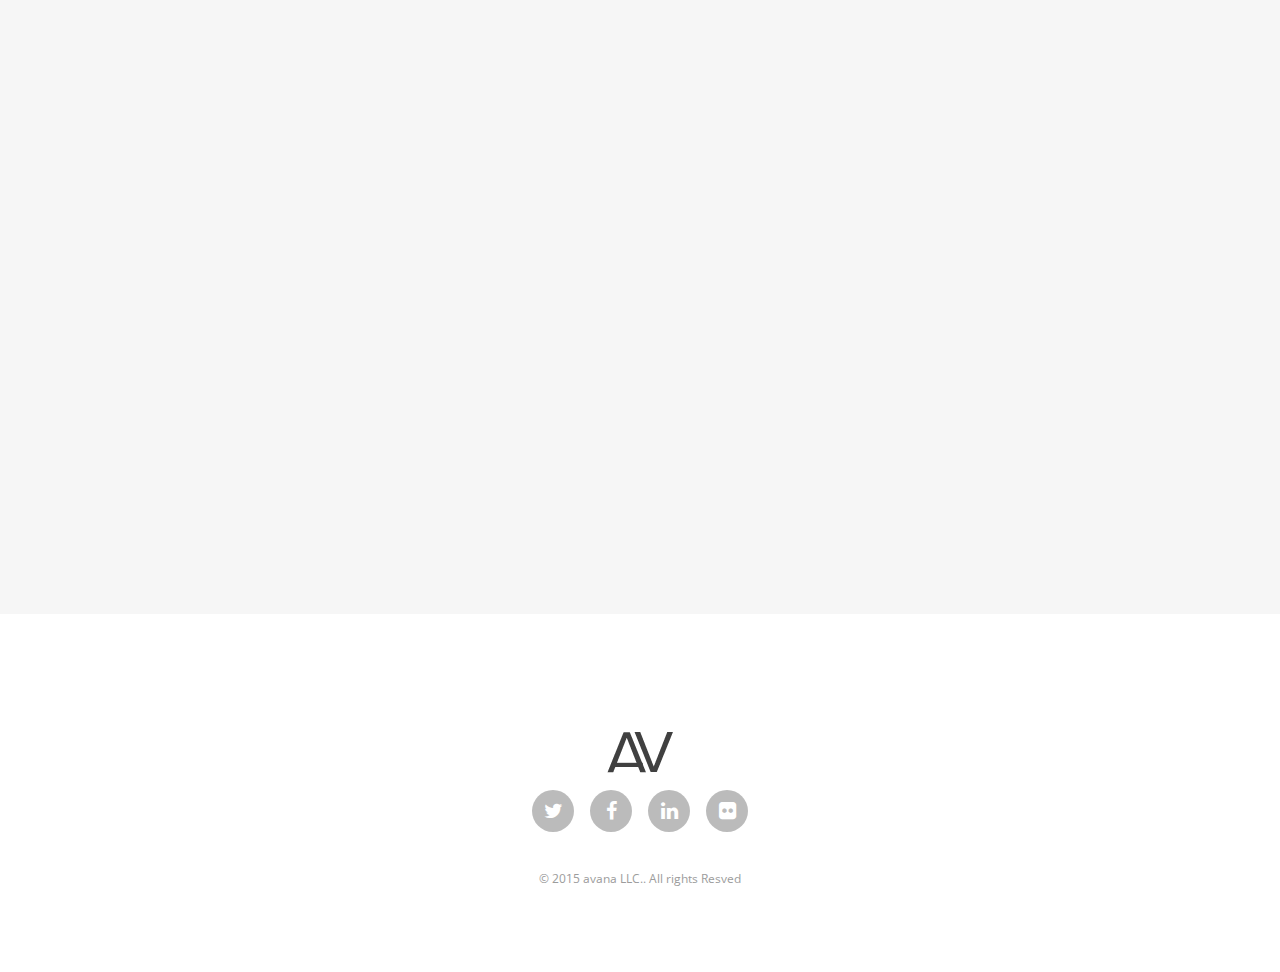
==== commit 327ad2d9: "diseño Blog 2.0" ====
--- a/avana/index.html
+++ b/avana/index.html
@@ -16,7 +16,7 @@
 
 
 
-    <title>:: avana LLC | Blog ::</title>
+    <title>Inicio</title>
 
     <link rel="shortcut icon" href="images/favicon.ico" type="image/x-icon">
 
@@ -58,30 +58,21 @@
 
     <!-- header -->
 
-    <header role="header">
-
-        <div class="container">
-
-            <!-- logo -->
-
+    <header role="header" class="container">
+
+
+
+        <!-- logo -->
+        <div style="display: flex;">
             <h1>
 
                 <a href="index.html" title="avana LLC"><img src="images/logo.png" title="avana LLC"
                         alt="avana LLC" /></a>
 
             </h1>
-
             <!-- logo -->
-
-           
-
-            <a href="Login.html" ><img src="images/person.svg" alt=""></a>
-            
-
-          
+            <a href="Login/index.html" style="margin-left: auto;"><img src="images/person.svg" alt=""></a>
         </div>
-       
-
     </header>
 
     <!-- header -->
